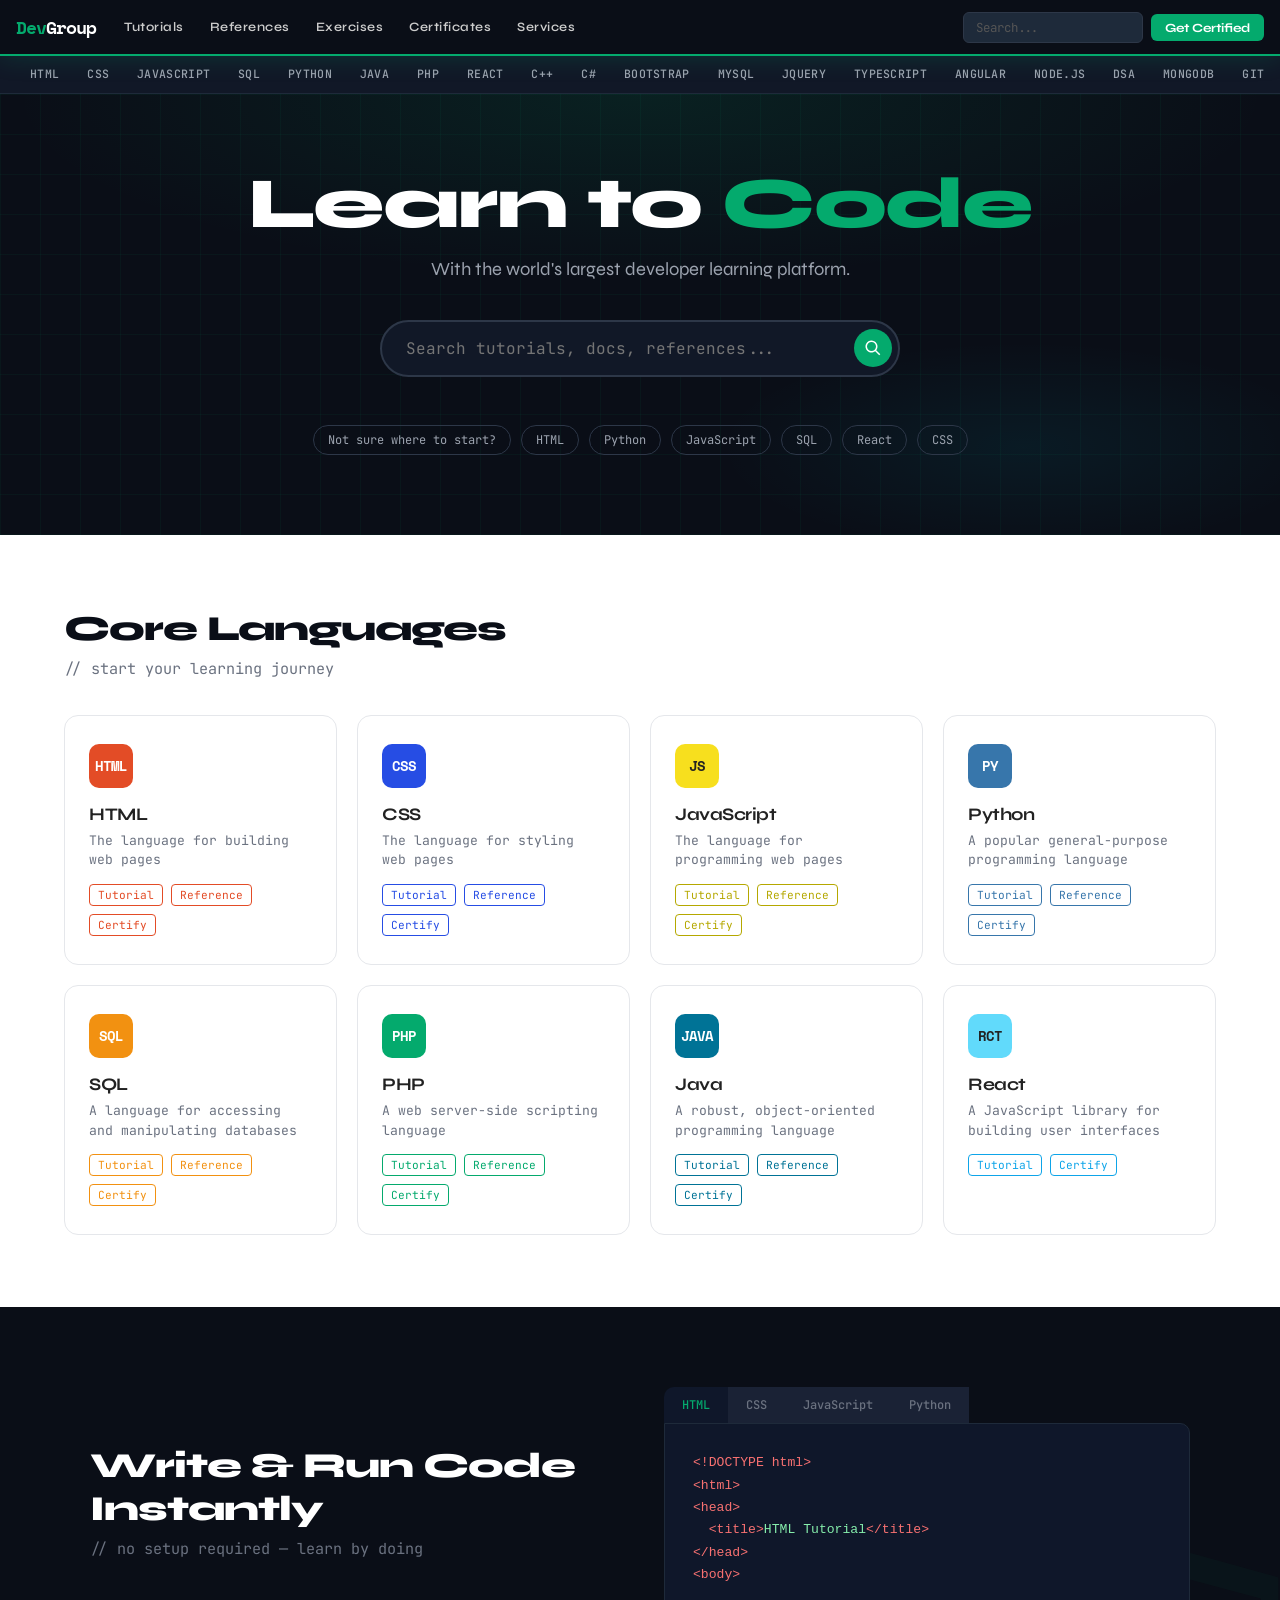
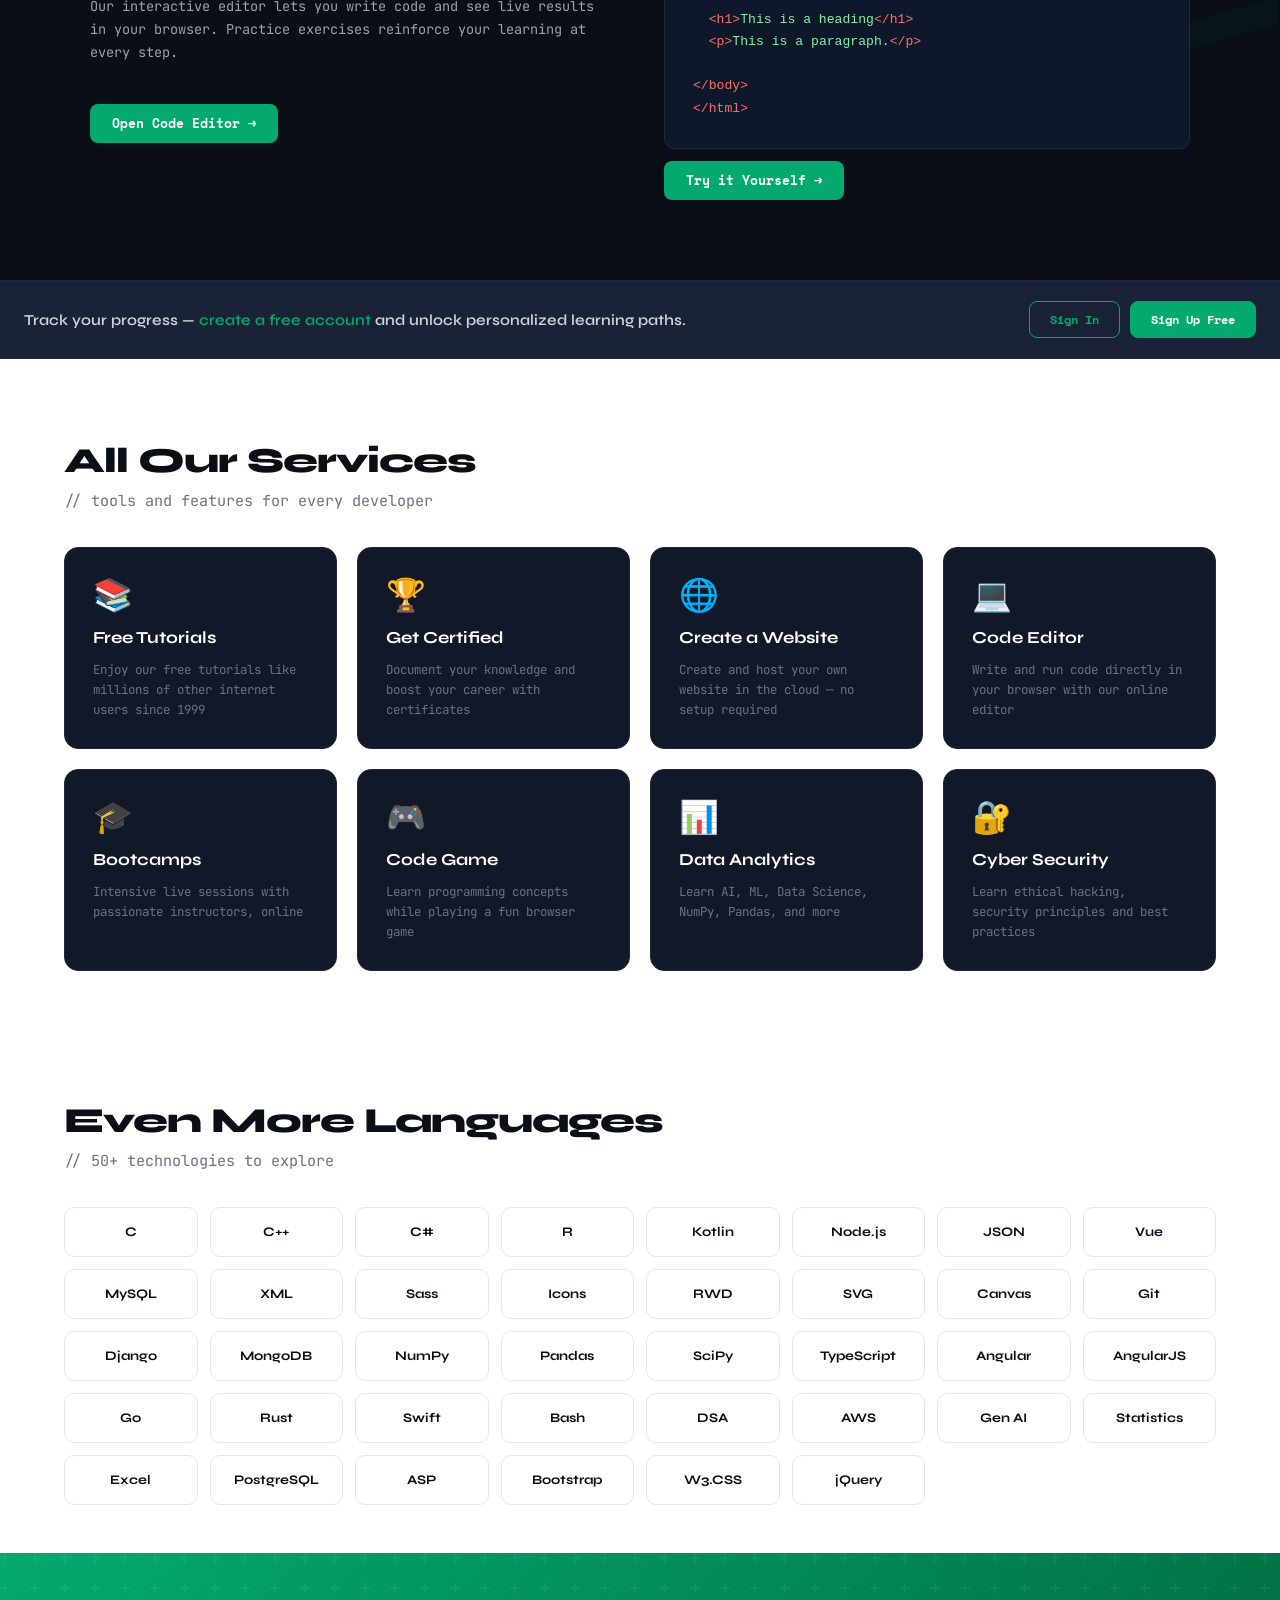
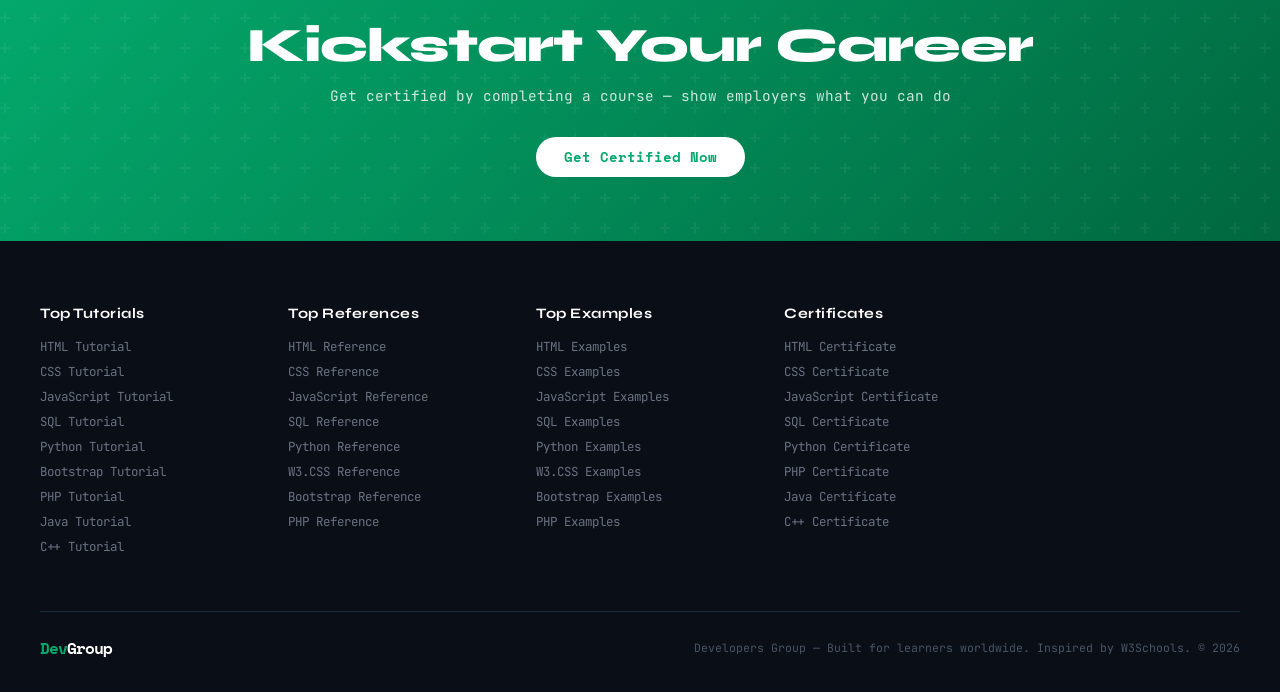
==== index.html @ 68b99c5a "Add files via upload" ====
<!DOCTYPE html>
<html lang="en">
<head>
<meta charset="UTF-8">
<meta name="viewport" content="width=device-width, initial-scale=1.0">
<title>Developers Group - Learn to Code</title>
<link rel="preconnect" href="https://fonts.googleapis.com">
<link href="https://fonts.googleapis.com/css2?family=Space+Mono:wght@400;700&family=Syne:wght@400;600;700;800&family=JetBrains+Mono:wght@300;400;500;700&display=swap" rel="stylesheet">
<style>
  :root {
    --green: #04AA6D;
    --green-dark: #028a57;
    --green-light: #06c97e;
    --dark: #0a0e17;
    --dark2: #111827;
    --dark3: #1a2235;
    --gray: #6b7280;
    --light: #f3f4f6;
    --white: #ffffff;
    --accent: #00e5ff;
    --accent2: #7c3aed;
    --navbar-h: 56px;
  }

  *, *::before, *::after { box-sizing: border-box; margin: 0; padding: 0; }

  body {
    font-family: 'Syne', sans-serif;
    background: var(--white);
    color: #222;
    overflow-x: hidden;
  }

  /* ===== NAVBAR ===== */
  .navbar {
    position: sticky;
    top: 0;
    z-index: 1000;
    background: var(--dark);
    height: var(--navbar-h);
    display: flex;
    align-items: center;
    padding: 0 16px;
    gap: 8px;
    border-bottom: 2px solid var(--green);
    box-shadow: 0 2px 24px rgba(4,170,109,0.18);
  }

  .logo {
    font-family: 'Space Mono', monospace;
    font-weight: 700;
    font-size: 1.1rem;
    color: var(--white);
    letter-spacing: -1px;
    white-space: nowrap;
    flex-shrink: 0;
  }

  .logo span { color: var(--green); }

  .nav-links {
    display: flex;
    gap: 2px;
    margin-left: 8px;
    flex-wrap: nowrap;
  }

  .nav-links a {
    font-family: 'Syne', sans-serif;
    font-weight: 600;
    font-size: 0.8rem;
    color: #ccc;
    text-decoration: none;
    padding: 6px 12px;
    border-radius: 4px;
    transition: all 0.2s;
    letter-spacing: 0.5px;
    white-space: nowrap;
  }

  .nav-links a:hover {
    background: var(--green);
    color: white;
  }

  .nav-right {
    margin-left: auto;
    display: flex;
    align-items: center;
    gap: 8px;
    flex-shrink: 0;
  }

  .nav-search {
    background: #1e2a3a;
    border: 1px solid #2d3748;
    border-radius: 6px;
    padding: 6px 12px;
    color: #ccc;
    font-family: 'JetBrains Mono', monospace;
    font-size: 0.78rem;
    width: 180px;
    outline: none;
    transition: border-color 0.2s;
  }

  .nav-search:focus { border-color: var(--green); }
  .nav-search::placeholder { color: #555; }

  .btn-cert {
    background: var(--green);
    color: white;
    padding: 6px 14px;
    border-radius: 6px;
    font-family: 'Syne', sans-serif;
    font-weight: 700;
    font-size: 0.78rem;
    text-decoration: none;
    transition: background 0.2s;
    white-space: nowrap;
  }

  .btn-cert:hover { background: var(--green-dark); }

  /* ===== TOPIC BAR ===== */
  .topic-bar {
    background: var(--dark2);
    padding: 0 16px;
    overflow-x: auto;
    scrollbar-width: none;
    border-bottom: 1px solid #1e2a3a;
  }

  .topic-bar::-webkit-scrollbar { display: none; }

  .topic-bar-inner {
    display: flex;
    gap: 0;
    min-width: max-content;
  }

  .topic-bar a {
    font-family: 'JetBrains Mono', monospace;
    font-size: 0.72rem;
    font-weight: 500;
    color: #9ca3af;
    text-decoration: none;
    padding: 10px 14px;
    display: inline-block;
    transition: all 0.2s;
    letter-spacing: 0.3px;
    border-bottom: 2px solid transparent;
    white-space: nowrap;
  }

  .topic-bar a:hover {
    color: var(--green);
    border-bottom-color: var(--green);
  }

  /* ===== HERO ===== */
  .hero {
    background: var(--dark);
    padding: 72px 24px 80px;
    text-align: center;
    position: relative;
    overflow: hidden;
  }

  .hero::before {
    content: '';
    position: absolute;
    inset: 0;
    background: radial-gradient(ellipse 70% 60% at 50% 0%, rgba(4,170,109,0.12) 0%, transparent 70%),
                radial-gradient(ellipse 40% 40% at 80% 80%, rgba(0,229,255,0.06) 0%, transparent 60%);
    pointer-events: none;
  }

  .hero-grid {
    position: absolute;
    inset: 0;
    background-image: linear-gradient(rgba(4,170,109,0.06) 1px, transparent 1px),
                      linear-gradient(90deg, rgba(4,170,109,0.06) 1px, transparent 1px);
    background-size: 40px 40px;
    pointer-events: none;
  }

  .hero h1 {
    font-family: 'Syne', sans-serif;
    font-size: clamp(2.5rem, 6vw, 4.5rem);
    font-weight: 800;
    color: var(--white);
    line-height: 1.05;
    position: relative;
    margin-bottom: 16px;
    letter-spacing: -2px;
  }

  .hero h1 em {
    font-style: normal;
    color: var(--green);
    position: relative;
    display: inline-block;
    animation: glowPulse 3s ease-in-out infinite;
  }

  @keyframes glowPulse {
    0%, 100% { text-shadow: 0 0 20px rgba(4,170,109,0.4); }
    50% { text-shadow: 0 0 40px rgba(4,170,109,0.8), 0 0 80px rgba(4,170,109,0.3); }
  }

  .hero p {
    font-family: 'Syne', sans-serif;
    font-size: 1.15rem;
    color: #9ca3af;
    margin-bottom: 40px;
    position: relative;
    font-weight: 400;
  }

  .hero-search-wrap {
    position: relative;
    max-width: 520px;
    margin: 0 auto 48px;
  }

  .hero-search {
    width: 100%;
    padding: 16px 60px 16px 24px;
    border-radius: 50px;
    border: 2px solid #2d3748;
    background: #111827;
    font-family: 'JetBrains Mono', monospace;
    font-size: 1rem;
    color: #e5e7eb;
    outline: none;
    transition: border-color 0.2s, box-shadow 0.2s;
  }

  .hero-search:focus {
    border-color: var(--green);
    box-shadow: 0 0 0 4px rgba(4,170,109,0.12);
  }

  .hero-search-btn {
    position: absolute;
    right: 8px;
    top: 50%;
    transform: translateY(-50%);
    background: var(--green);
    border: none;
    border-radius: 50%;
    width: 38px;
    height: 38px;
    cursor: pointer;
    display: flex;
    align-items: center;
    justify-content: center;
    transition: background 0.2s;
  }

  .hero-search-btn:hover { background: var(--green-dark); }
  .hero-search-btn svg { fill: white; width: 18px; height: 18px; }

  .hero-chips {
    display: flex;
    gap: 10px;
    justify-content: center;
    flex-wrap: wrap;
    position: relative;
  }

  .chip {
    font-family: 'JetBrains Mono', monospace;
    font-size: 0.75rem;
    padding: 6px 14px;
    border-radius: 20px;
    border: 1px solid #2d3748;
    color: #9ca3af;
    cursor: pointer;
    transition: all 0.2s;
    background: transparent;
    text-decoration: none;
  }

  .chip:hover {
    border-color: var(--green);
    color: var(--green);
    background: rgba(4,170,109,0.08);
  }

  /* ===== SECTION TITLES ===== */
  .section-title {
    font-family: 'Syne', sans-serif;
    font-size: clamp(1.6rem, 3vw, 2.2rem);
    font-weight: 800;
    letter-spacing: -1px;
    color: var(--dark);
    margin-bottom: 8px;
  }

  .section-sub {
    color: var(--gray);
    font-size: 0.95rem;
    margin-bottom: 36px;
    font-family: 'JetBrains Mono', monospace;
  }

  /* ===== LANG CARDS ===== */
  .langs-section {
    padding: 72px 24px;
    max-width: 1200px;
    margin: 0 auto;
  }

  .lang-grid {
    display: grid;
    grid-template-columns: repeat(auto-fill, minmax(220px, 1fr));
    gap: 20px;
  }

  .lang-card {
    border: 1.5px solid #e5e7eb;
    border-radius: 14px;
    padding: 28px 24px;
    text-decoration: none;
    color: inherit;
    transition: all 0.25s;
    background: white;
    position: relative;
    overflow: hidden;
    cursor: pointer;
  }

  .lang-card::before {
    content: '';
    position: absolute;
    top: 0;
    left: 0;
    right: 0;
    height: 3px;
    background: var(--card-color, var(--green));
    transform: scaleX(0);
    transition: transform 0.25s;
  }

  .lang-card:hover {
    border-color: var(--card-color, var(--green));
    box-shadow: 0 8px 32px rgba(0,0,0,0.1);
    transform: translateY(-3px);
  }

  .lang-card:hover::before { transform: scaleX(1); }

  .lang-icon {
    width: 44px;
    height: 44px;
    border-radius: 10px;
    display: flex;
    align-items: center;
    justify-content: center;
    font-family: 'Space Mono', monospace;
    font-weight: 700;
    font-size: 0.9rem;
    color: white;
    margin-bottom: 16px;
    background: var(--card-color, var(--green));
    letter-spacing: -1px;
  }

  .lang-card h3 {
    font-family: 'Syne', sans-serif;
    font-weight: 700;
    font-size: 1.1rem;
    margin-bottom: 6px;
    letter-spacing: -0.5px;
  }

  .lang-card p {
    font-size: 0.82rem;
    color: var(--gray);
    line-height: 1.5;
    font-family: 'JetBrains Mono', monospace;
  }

  .lang-card-links {
    margin-top: 14px;
    display: flex;
    gap: 8px;
    flex-wrap: wrap;
  }

  .tag-link {
    font-family: 'JetBrains Mono', monospace;
    font-size: 0.7rem;
    color: var(--card-color, var(--green));
    text-decoration: none;
    border: 1px solid currentColor;
    padding: 3px 8px;
    border-radius: 4px;
    transition: all 0.15s;
  }

  .tag-link:hover {
    background: var(--card-color, var(--green));
    color: white;
  }

  /* ===== CODE SHOWCASE ===== */
  .code-showcase {
    background: var(--dark);
    padding: 80px 24px;
    position: relative;
    overflow: hidden;
  }

  .code-showcase::before {
    content: '</>';
    position: absolute;
    right: -20px;
    top: 50%;
    transform: translateY(-50%);
    font-family: 'Space Mono', monospace;
    font-size: 14rem;
    color: rgba(4,170,109,0.04);
    font-weight: 700;
    pointer-events: none;
  }

  .code-showcase-inner {
    max-width: 1100px;
    margin: 0 auto;
    display: grid;
    grid-template-columns: 1fr 1fr;
    gap: 48px;
    align-items: center;
  }

  @media (max-width: 768px) {
    .code-showcase-inner { grid-template-columns: 1fr; }
  }

  .code-showcase .section-title { color: white; }
  .code-showcase .section-sub { color: #6b7280; }

  .code-tabs {
    display: flex;
    gap: 0;
    margin-bottom: 0;
    border-radius: 10px 10px 0 0;
    overflow: hidden;
  }

  .code-tab {
    font-family: 'JetBrains Mono', monospace;
    font-size: 0.75rem;
    padding: 10px 18px;
    cursor: pointer;
    background: #1a2235;
    color: #6b7280;
    border: none;
    transition: all 0.2s;
    font-weight: 500;
  }

  .code-tab.active, .code-tab:hover {
    background: #0f172a;
    color: var(--green);
  }

  .code-block {
    background: #0f172a;
    border-radius: 0 10px 10px 10px;
    padding: 28px;
    font-family: 'JetBrains Mono', monospace;
    font-size: 0.82rem;
    line-height: 1.7;
    color: #e2e8f0;
    position: relative;
    border: 1px solid #1e2a3a;
    min-height: 200px;
  }

  .code-block pre { white-space: pre-wrap; }
  .kw { color: #7dd3fc; }
  .str { color: #86efac; }
  .tag { color: #f87171; }
  .attr { color: #fbbf24; }
  .val { color: #86efac; }
  .cm { color: #4b5563; }
  .fn { color: #c084fc; }
  .num { color: #fb923c; }

  .try-btn {
    margin-top: 16px;
    display: inline-block;
    background: var(--green);
    color: white;
    padding: 10px 22px;
    border-radius: 8px;
    font-family: 'Space Mono', monospace;
    font-size: 0.8rem;
    font-weight: 700;
    text-decoration: none;
    transition: background 0.2s;
    cursor: pointer;
    border: none;
  }

  .try-btn:hover { background: var(--green-dark); }

  /* ===== SERVICES GRID ===== */
  .services-section {
    padding: 80px 24px;
    max-width: 1200px;
    margin: 0 auto;
  }

  .services-grid {
    display: grid;
    grid-template-columns: repeat(auto-fill, minmax(260px, 1fr));
    gap: 20px;
  }

  .service-card {
    padding: 28px;
    border-radius: 14px;
    background: var(--dark2);
    color: white;
    text-decoration: none;
    transition: all 0.25s;
    border: 1.5px solid #1e2a3a;
    display: flex;
    flex-direction: column;
    gap: 12px;
  }

  .service-card:hover {
    border-color: var(--green);
    transform: translateY(-4px);
    box-shadow: 0 12px 40px rgba(4,170,109,0.15);
  }

  .service-icon {
    font-size: 2rem;
    display: block;
  }

  .service-card h3 {
    font-family: 'Syne', sans-serif;
    font-weight: 700;
    font-size: 1.05rem;
    color: white;
  }

  .service-card p {
    font-family: 'JetBrains Mono', monospace;
    font-size: 0.78rem;
    color: #6b7280;
    line-height: 1.6;
  }

  /* ===== BANNER ===== */
  .cert-banner {
    background: linear-gradient(135deg, #04AA6D 0%, #028a57 50%, #01673f 100%);
    padding: 64px 24px;
    text-align: center;
    position: relative;
    overflow: hidden;
  }

  .cert-banner::before {
    content: '';
    position: absolute;
    inset: 0;
    background: url("data:image/svg+xml,%3Csvg width='60' height='60' viewBox='0 0 60 60' xmlns='http://www.w3.org/2000/svg'%3E%3Cg fill='none' fill-rule='evenodd'%3E%3Cg fill='%23ffffff' fill-opacity='0.05'%3E%3Cpath d='M36 34v-4h-2v4h-4v2h4v4h2v-4h4v-2h-4zm0-30V0h-2v4h-4v2h4v4h2V6h4V4h-4zM6 34v-4H4v4H0v2h4v4h2v-4h4v-2H6zM6 4V0H4v4H0v2h4v4h2V6h4V4H6z'/%3E%3C/g%3E%3C/g%3E%3C/svg%3E");
  }

  .cert-banner h2 {
    font-family: 'Syne', sans-serif;
    font-size: clamp(1.8rem, 4vw, 3rem);
    font-weight: 800;
    color: white;
    margin-bottom: 12px;
    letter-spacing: -1px;
    position: relative;
  }

  .cert-banner p {
    color: rgba(255,255,255,0.8);
    font-family: 'JetBrains Mono', monospace;
    font-size: 0.9rem;
    margin-bottom: 32px;
    position: relative;
  }

  .cert-badge {
    display: inline-block;
    background: white;
    color: var(--green);
    font-family: 'Space Mono', monospace;
    font-weight: 700;
    font-size: 0.85rem;
    padding: 10px 28px;
    border-radius: 50px;
    text-decoration: none;
    transition: all 0.2s;
    position: relative;
  }

  .cert-badge:hover {
    transform: scale(1.05);
    box-shadow: 0 8px 24px rgba(0,0,0,0.2);
  }

  /* ===== SMALL LANG GRID ===== */
  .more-langs {
    padding: 48px 24px;
    max-width: 1200px;
    margin: 0 auto;
  }

  .more-grid {
    display: grid;
    grid-template-columns: repeat(auto-fill, minmax(120px, 1fr));
    gap: 12px;
  }

  .more-item {
    text-decoration: none;
    color: var(--dark);
    border: 1.5px solid #e5e7eb;
    border-radius: 10px;
    padding: 16px 10px;
    text-align: center;
    transition: all 0.2s;
    font-family: 'Syne', sans-serif;
    font-weight: 700;
    font-size: 0.82rem;
  }

  .more-item:hover {
    border-color: var(--green);
    color: var(--green);
    background: rgba(4,170,109,0.04);
    transform: translateY(-2px);
  }

  /* ===== FOOTER ===== */
  footer {
    background: var(--dark);
    padding: 64px 24px 32px;
    color: #6b7280;
  }

  .footer-grid {
    max-width: 1200px;
    margin: 0 auto;
    display: grid;
    grid-template-columns: repeat(auto-fill, minmax(200px, 1fr));
    gap: 40px;
    margin-bottom: 48px;
  }

  .footer-col h4 {
    font-family: 'Syne', sans-serif;
    font-weight: 700;
    color: white;
    font-size: 0.9rem;
    margin-bottom: 16px;
    letter-spacing: 0.5px;
  }

  .footer-col a {
    display: block;
    font-family: 'JetBrains Mono', monospace;
    font-size: 0.78rem;
    color: #6b7280;
    text-decoration: none;
    margin-bottom: 8px;
    transition: color 0.2s;
  }

  .footer-col a:hover { color: var(--green); }

  .footer-bottom {
    max-width: 1200px;
    margin: 0 auto;
    border-top: 1px solid #1e2a3a;
    padding-top: 24px;
    display: flex;
    align-items: center;
    justify-content: space-between;
    flex-wrap: gap;
    gap: 16px;
  }

  .footer-logo {
    font-family: 'Space Mono', monospace;
    font-weight: 700;
    font-size: 1rem;
    color: white;
    letter-spacing: -1px;
  }

  .footer-logo span { color: var(--green); }

  .footer-copy {
    font-family: 'JetBrains Mono', monospace;
    font-size: 0.72rem;
    color: #4b5563;
  }

  /* ===== ANIMATIONS ===== */
  @keyframes fadeUp {
    from { opacity: 0; transform: translateY(24px); }
    to { opacity: 1; transform: translateY(0); }
  }

  .hero > * { animation: fadeUp 0.6s ease both; }
  .hero h1 { animation-delay: 0.1s; }
  .hero p { animation-delay: 0.2s; }
  .hero-search-wrap { animation-delay: 0.3s; }
  .hero-chips { animation-delay: 0.4s; }

  /* Cursor glow effect */
  .lang-card:hover .lang-icon {
    box-shadow: 0 0 20px var(--card-color, var(--green));
  }

  /* ===== STICKY ASIDE ===== */
  .login-strip {
    background: var(--dark3);
    padding: 20px 24px;
    display: flex;
    align-items: center;
    justify-content: space-between;
    gap: 20px;
    flex-wrap: wrap;
    border-top: 1px solid #1e2a3a;
    border-bottom: 1px solid #1e2a3a;
  }

  .login-strip p {
    font-family: 'Syne', sans-serif;
    font-size: 0.95rem;
    color: #d1d5db;
    font-weight: 600;
  }

  .login-strip p span { color: var(--green); }

  .login-strip-btns { display: flex; gap: 10px; }

  .btn-outline {
    border: 1.5px solid var(--green);
    color: var(--green);
    background: transparent;
    padding: 8px 20px;
    border-radius: 8px;
    font-family: 'Space Mono', monospace;
    font-size: 0.78rem;
    font-weight: 700;
    cursor: pointer;
    text-decoration: none;
    transition: all 0.2s;
  }

  .btn-outline:hover { background: var(--green); color: white; }

  .btn-solid {
    border: 1.5px solid var(--green);
    color: white;
    background: var(--green);
    padding: 8px 20px;
    border-radius: 8px;
    font-family: 'Space Mono', monospace;
    font-size: 0.78rem;
    font-weight: 700;
    cursor: pointer;
    text-decoration: none;
    transition: all 0.2s;
  }

  .btn-solid:hover { background: var(--green-dark); }

  /* responsive */
  @media (max-width: 640px) {
    .nav-links { display: none; }
    .code-showcase-inner { grid-template-columns: 1fr; }
  }
</style>
</head>
<body>

<!-- NAVBAR -->
<nav class="navbar">
  <div class="logo"><span>Dev</span>Group</div>
  <div class="nav-links">
    <a href="#">Tutorials</a>
    <a href="#">References</a>
    <a href="#">Exercises</a>
    <a href="#">Certificates</a>
    <a href="#">Services</a>
  </div>
  <div class="nav-right">
    <input class="nav-search" type="text" placeholder="Search...">
    <a href="#" class="btn-cert">Get Certified</a>
  </div>
</nav>

<!-- TOPIC BAR -->
<div class="topic-bar">
  <div class="topic-bar-inner">
    <a href="#">HTML</a>
    <a href="#">CSS</a>
    <a href="#">JAVASCRIPT</a>
    <a href="#">SQL</a>
    <a href="#">PYTHON</a>
    <a href="#">JAVA</a>
    <a href="#">PHP</a>
    <a href="#">REACT</a>
    <a href="#">C++</a>
    <a href="#">C#</a>
    <a href="#">BOOTSTRAP</a>
    <a href="#">MYSQL</a>
    <a href="#">JQUERY</a>
    <a href="#">TYPESCRIPT</a>
    <a href="#">ANGULAR</a>
    <a href="#">NODE.JS</a>
    <a href="#">DSA</a>
    <a href="#">MONGODB</a>
    <a href="#">GIT</a>
    <a href="#">AI</a>
    <a href="#">GO</a>
    <a href="#">KOTLIN</a>
    <a href="#">RUST</a>
    <a href="#">BASH</a>
    <a href="#">SWIFT</a>
    <a href="#">DJANGO</a>
    <a href="#">VUE</a>
    <a href="#">NUMPY</a>
    <a href="#">PANDAS</a>
    <a href="#">SCIPY</a>
  </div>
</div>

<!-- HERO -->
<section class="hero">
  <div class="hero-grid"></div>
  <h1>Learn to <em>Code</em></h1>
  <p>With the world's largest developer learning platform.</p>
  <div class="hero-search-wrap">
    <input class="hero-search" type="text" placeholder="Search tutorials, docs, references...">
    <button class="hero-search-btn">
      <svg viewBox="0 0 24 24" xmlns="http://www.w3.org/2000/svg">
        <path d="M21.7 20.3l-5.4-5.4a8 8 0 1 0-1.4 1.4l5.4 5.4 1.4-1.4zM10 16a6 6 0 1 1 0-12 6 6 0 0 1 0 12z"/>
      </svg>
    </button>
  </div>
  <div class="hero-chips">
    <a href="#" class="chip">Not sure where to start?</a>
    <a href="#" class="chip">HTML</a>
    <a href="#" class="chip">Python</a>
    <a href="#" class="chip">JavaScript</a>
    <a href="#" class="chip">SQL</a>
    <a href="#" class="chip">React</a>
    <a href="#" class="chip">CSS</a>
  </div>
</section>

<!-- MAIN LANG CARDS -->
<section class="langs-section">
  <h2 class="section-title">Core Languages</h2>
  <p class="section-sub">// start your learning journey</p>
  <div class="lang-grid">

    <div class="lang-card" style="--card-color:#e34c26">
      <div class="lang-icon" style="background:#e34c26">HTML</div>
      <h3>HTML</h3>
      <p>The language for building web pages</p>
      <div class="lang-card-links">
        <a href="#" class="tag-link" style="color:#e34c26;border-color:#e34c26">Tutorial</a>
        <a href="#" class="tag-link" style="color:#e34c26;border-color:#e34c26">Reference</a>
        <a href="#" class="tag-link" style="color:#e34c26;border-color:#e34c26">Certify</a>
      </div>
    </div>

    <div class="lang-card" style="--card-color:#264de4">
      <div class="lang-icon" style="background:#264de4">CSS</div>
      <h3>CSS</h3>
      <p>The language for styling web pages</p>
      <div class="lang-card-links">
        <a href="#" class="tag-link" style="color:#264de4;border-color:#264de4">Tutorial</a>
        <a href="#" class="tag-link" style="color:#264de4;border-color:#264de4">Reference</a>
        <a href="#" class="tag-link" style="color:#264de4;border-color:#264de4">Certify</a>
      </div>
    </div>

    <div class="lang-card" style="--card-color:#f7df1e">
      <div class="lang-icon" style="background:#f7df1e;color:#222">JS</div>
      <h3>JavaScript</h3>
      <p>The language for programming web pages</p>
      <div class="lang-card-links">
        <a href="#" class="tag-link" style="color:#b5a800;border-color:#b5a800">Tutorial</a>
        <a href="#" class="tag-link" style="color:#b5a800;border-color:#b5a800">Reference</a>
        <a href="#" class="tag-link" style="color:#b5a800;border-color:#b5a800">Certify</a>
      </div>
    </div>

    <div class="lang-card" style="--card-color:#3776ab">
      <div class="lang-icon" style="background:#3776ab">PY</div>
      <h3>Python</h3>
      <p>A popular general-purpose programming language</p>
      <div class="lang-card-links">
        <a href="#" class="tag-link" style="color:#3776ab;border-color:#3776ab">Tutorial</a>
        <a href="#" class="tag-link" style="color:#3776ab;border-color:#3776ab">Reference</a>
        <a href="#" class="tag-link" style="color:#3776ab;border-color:#3776ab">Certify</a>
      </div>
    </div>

    <div class="lang-card" style="--card-color:#f29111">
      <div class="lang-icon" style="background:#f29111">SQL</div>
      <h3>SQL</h3>
      <p>A language for accessing and manipulating databases</p>
      <div class="lang-card-links">
        <a href="#" class="tag-link" style="color:#f29111;border-color:#f29111">Tutorial</a>
        <a href="#" class="tag-link" style="color:#f29111;border-color:#f29111">Reference</a>
        <a href="#" class="tag-link" style="color:#f29111;border-color:#f29111">Certify</a>
      </div>
    </div>

    <div class="lang-card" style="--card-color:#04AA6D">
      <div class="lang-icon" style="background:#04AA6D">PHP</div>
      <h3>PHP</h3>
      <p>A web server-side scripting language</p>
      <div class="lang-card-links">
        <a href="#" class="tag-link" style="color:#04AA6D;border-color:#04AA6D">Tutorial</a>
        <a href="#" class="tag-link" style="color:#04AA6D;border-color:#04AA6D">Reference</a>
        <a href="#" class="tag-link" style="color:#04AA6D;border-color:#04AA6D">Certify</a>
      </div>
    </div>

    <div class="lang-card" style="--card-color:#007396">
      <div class="lang-icon" style="background:#007396">JAVA</div>
      <h3>Java</h3>
      <p>A robust, object-oriented programming language</p>
      <div class="lang-card-links">
        <a href="#" class="tag-link" style="color:#007396;border-color:#007396">Tutorial</a>
        <a href="#" class="tag-link" style="color:#007396;border-color:#007396">Reference</a>
        <a href="#" class="tag-link" style="color:#007396;border-color:#007396">Certify</a>
      </div>
    </div>

    <div class="lang-card" style="--card-color:#61dafb">
      <div class="lang-icon" style="background:#61dafb;color:#222">RCT</div>
      <h3>React</h3>
      <p>A JavaScript library for building user interfaces</p>
      <div class="lang-card-links">
        <a href="#" class="tag-link" style="color:#0ea5e9;border-color:#0ea5e9">Tutorial</a>
        <a href="#" class="tag-link" style="color:#0ea5e9;border-color:#0ea5e9">Certify</a>
      </div>
    </div>

  </div>
</section>

<!-- CODE SHOWCASE -->
<section class="code-showcase">
  <div class="code-showcase-inner">
    <div>
      <h2 class="section-title">Write &amp; Run Code<br>Instantly</h2>
      <p class="section-sub">// no setup required — learn by doing</p>
      <p style="color:#9ca3af;font-family:'JetBrains Mono',monospace;font-size:0.85rem;line-height:1.7;margin-bottom:24px;">
        Our interactive editor lets you write code and see live results in your browser. Practice exercises reinforce your learning at every step.
      </p>
      <a href="#" class="try-btn">Open Code Editor →</a>
    </div>
    <div>
      <div class="code-tabs">
        <button class="code-tab active" onclick="showTab('html')">HTML</button>
        <button class="code-tab" onclick="showTab('css')">CSS</button>
        <button class="code-tab" onclick="showTab('js')">JavaScript</button>
        <button class="code-tab" onclick="showTab('py')">Python</button>
      </div>
      <div class="code-block" id="code-display">
        <pre id="code-pre"><span class="tag">&lt;!DOCTYPE html&gt;</span>
<span class="tag">&lt;html&gt;</span>
<span class="tag">&lt;head&gt;</span>
  <span class="tag">&lt;title&gt;</span><span class="str">HTML Tutorial</span><span class="tag">&lt;/title&gt;</span>
<span class="tag">&lt;/head&gt;</span>
<span class="tag">&lt;body&gt;</span>

  <span class="tag">&lt;h1&gt;</span><span class="str">This is a heading</span><span class="tag">&lt;/h1&gt;</span>
  <span class="tag">&lt;p&gt;</span><span class="str">This is a paragraph.</span><span class="tag">&lt;/p&gt;</span>

<span class="tag">&lt;/body&gt;</span>
<span class="tag">&lt;/html&gt;</span></pre>
      </div>
      <a href="#" class="try-btn" style="margin-top:12px">Try it Yourself →</a>
    </div>
  </div>
</section>

<!-- LOGIN STRIP -->
<div class="login-strip">
  <p>Track your progress — <span>create a free account</span> and unlock personalized learning paths.</p>
  <div class="login-strip-btns">
    <a href="#" class="btn-outline">Sign In</a>
    <a href="#" class="btn-solid">Sign Up Free</a>
  </div>
</div>

<!-- SERVICES -->
<section class="services-section">
  <h2 class="section-title">All Our Services</h2>
  <p class="section-sub">// tools and features for every developer</p>
  <div class="services-grid">
    <a href="#" class="service-card">
      <span class="service-icon">📚</span>
      <h3>Free Tutorials</h3>
      <p>Enjoy our free tutorials like millions of other internet users since 1999</p>
    </a>
    <a href="#" class="service-card">
      <span class="service-icon">🏆</span>
      <h3>Get Certified</h3>
      <p>Document your knowledge and boost your career with certificates</p>
    </a>
    <a href="#" class="service-card">
      <span class="service-icon">🌐</span>
      <h3>Create a Website</h3>
      <p>Create and host your own website in the cloud — no setup required</p>
    </a>
    <a href="#" class="service-card">
      <span class="service-icon">💻</span>
      <h3>Code Editor</h3>
      <p>Write and run code directly in your browser with our online editor</p>
    </a>
    <a href="#" class="service-card">
      <span class="service-icon">🎓</span>
      <h3>Bootcamps</h3>
      <p>Intensive live sessions with passionate instructors, online</p>
    </a>
    <a href="#" class="service-card">
      <span class="service-icon">🎮</span>
      <h3>Code Game</h3>
      <p>Learn programming concepts while playing a fun browser game</p>
    </a>
    <a href="#" class="service-card">
      <span class="service-icon">📊</span>
      <h3>Data Analytics</h3>
      <p>Learn AI, ML, Data Science, NumPy, Pandas, and more</p>
    </a>
    <a href="#" class="service-card">
      <span class="service-icon">🔐</span>
      <h3>Cyber Security</h3>
      <p>Learn ethical hacking, security principles and best practices</p>
    </a>
  </div>
</section>

<!-- MORE LANGUAGES -->
<section class="more-langs">
  <h2 class="section-title">Even More Languages</h2>
  <p class="section-sub">// 50+ technologies to explore</p>
  <div class="more-grid">
    <a href="#" class="more-item">C</a>
    <a href="#" class="more-item">C++</a>
    <a href="#" class="more-item">C#</a>
    <a href="#" class="more-item">R</a>
    <a href="#" class="more-item">Kotlin</a>
    <a href="#" class="more-item">Node.js</a>
    <a href="#" class="more-item">JSON</a>
    <a href="#" class="more-item">Vue</a>
    <a href="#" class="more-item">MySQL</a>
    <a href="#" class="more-item">XML</a>
    <a href="#" class="more-item">Sass</a>
    <a href="#" class="more-item">Icons</a>
    <a href="#" class="more-item">RWD</a>
    <a href="#" class="more-item">SVG</a>
    <a href="#" class="more-item">Canvas</a>
    <a href="#" class="more-item">Git</a>
    <a href="#" class="more-item">Django</a>
    <a href="#" class="more-item">MongoDB</a>
    <a href="#" class="more-item">NumPy</a>
    <a href="#" class="more-item">Pandas</a>
    <a href="#" class="more-item">SciPy</a>
    <a href="#" class="more-item">TypeScript</a>
    <a href="#" class="more-item">Angular</a>
    <a href="#" class="more-item">AngularJS</a>
    <a href="#" class="more-item">Go</a>
    <a href="#" class="more-item">Rust</a>
    <a href="#" class="more-item">Swift</a>
    <a href="#" class="more-item">Bash</a>
    <a href="#" class="more-item">DSA</a>
    <a href="#" class="more-item">AWS</a>
    <a href="#" class="more-item">Gen AI</a>
    <a href="#" class="more-item">Statistics</a>
    <a href="#" class="more-item">Excel</a>
    <a href="#" class="more-item">PostgreSQL</a>
    <a href="#" class="more-item">ASP</a>
    <a href="#" class="more-item">Bootstrap</a>
    <a href="#" class="more-item">W3.CSS</a>
    <a href="#" class="more-item">jQuery</a>
  </div>
</section>

<!-- CERT BANNER -->
<section class="cert-banner">
  <h2>Kickstart Your Career</h2>
  <p>Get certified by completing a course — show employers what you can do</p>
  <a href="#" class="cert-badge">Get Certified Now</a>
</section>

<!-- FOOTER -->
<footer>
  <div class="footer-grid">
    <div class="footer-col">
      <h4>Top Tutorials</h4>
      <a href="#">HTML Tutorial</a>
      <a href="#">CSS Tutorial</a>
      <a href="#">JavaScript Tutorial</a>
      <a href="#">SQL Tutorial</a>
      <a href="#">Python Tutorial</a>
      <a href="#">Bootstrap Tutorial</a>
      <a href="#">PHP Tutorial</a>
      <a href="#">Java Tutorial</a>
      <a href="#">C++ Tutorial</a>
    </div>
    <div class="footer-col">
      <h4>Top References</h4>
      <a href="#">HTML Reference</a>
      <a href="#">CSS Reference</a>
      <a href="#">JavaScript Reference</a>
      <a href="#">SQL Reference</a>
      <a href="#">Python Reference</a>
      <a href="#">W3.CSS Reference</a>
      <a href="#">Bootstrap Reference</a>
      <a href="#">PHP Reference</a>
    </div>
    <div class="footer-col">
      <h4>Top Examples</h4>
      <a href="#">HTML Examples</a>
      <a href="#">CSS Examples</a>
      <a href="#">JavaScript Examples</a>
      <a href="#">SQL Examples</a>
      <a href="#">Python Examples</a>
      <a href="#">W3.CSS Examples</a>
      <a href="#">Bootstrap Examples</a>
      <a href="#">PHP Examples</a>
    </div>
    <div class="footer-col">
      <h4>Certificates</h4>
      <a href="#">HTML Certificate</a>
      <a href="#">CSS Certificate</a>
      <a href="#">JavaScript Certificate</a>
      <a href="#">SQL Certificate</a>
      <a href="#">Python Certificate</a>
      <a href="#">PHP Certificate</a>
      <a href="#">Java Certificate</a>
      <a href="#">C++ Certificate</a>
    </div>
  </div>
  <div class="footer-bottom">
    <div class="footer-logo"><span>Dev</span>Group</div>
    <div class="footer-copy">
      Developers Group — Built for learners worldwide. Inspired by W3Schools. &copy; 2026
    </div>
  </div>
</footer>

<script>
  const codes = {
    html: `<span class="tag">&lt;!DOCTYPE html&gt;</span>
<span class="tag">&lt;html&gt;</span>
<span class="tag">&lt;head&gt;</span>
  <span class="tag">&lt;title&gt;</span><span class="str">HTML Tutorial</span><span class="tag">&lt;/title&gt;</span>
<span class="tag">&lt;/head&gt;</span>
<span class="tag">&lt;body&gt;</span>

  <span class="tag">&lt;h1&gt;</span><span class="str">This is a heading</span><span class="tag">&lt;/h1&gt;</span>
  <span class="tag">&lt;p&gt;</span><span class="str">This is a paragraph.</span><span class="tag">&lt;/p&gt;</span>

<span class="tag">&lt;/body&gt;</span>
<span class="tag">&lt;/html&gt;</span>`,

    css: `<span class="attr">body</span> {
  <span class="kw">background-color</span>: <span class="str">lightblue</span>;
}

<span class="attr">h1</span> {
  <span class="kw">color</span>: <span class="str">white</span>;
  <span class="kw">text-align</span>: <span class="str">center</span>;
}

<span class="attr">p</span> {
  <span class="kw">font-family</span>: <span class="str">verdana</span>;
  <span class="kw">font-size</span>: <span class="num">20px</span>;
}`,

    js: `<span class="tag">&lt;button</span> <span class="attr">onclick</span>=<span class="str">"myFn()"</span><span class="tag">&gt;</span>Click Me!<span class="tag">&lt;/button&gt;</span>

<span class="tag">&lt;script&gt;</span>
<span class="kw">function</span> <span class="fn">myFn</span>() {
  <span class="kw">let</span> x = document.<span class="fn">getElementById</span>(<span class="str">"demo"</span>);
  x.style.fontSize = <span class="str">"25px"</span>;
  x.style.color = <span class="str">"red"</span>;
}
<span class="tag">&lt;/script&gt;</span>`,

    py: `<span class="cm"># Python example</span>
<span class="kw">if</span> <span class="num">5</span> > <span class="num">2</span>:
  <span class="fn">print</span>(<span class="str">"Five is greater!"</span>)

<span class="kw">for</span> x <span class="kw">in</span> <span class="fn">range</span>(<span class="num">5</span>):
  <span class="fn">print</span>(x)

my_list = [<span class="str">"HTML"</span>, <span class="str">"CSS"</span>, <span class="str">"JS"</span>]
<span class="fn">print</span>(my_list[<span class="num">0</span>])`
  };

  function showTab(lang) {
    document.getElementById('code-pre').innerHTML = codes[lang];
    document.querySelectorAll('.code-tab').forEach(t => t.classList.remove('active'));
    event.target.classList.add('active');
  }
</script>

</body>
</html>
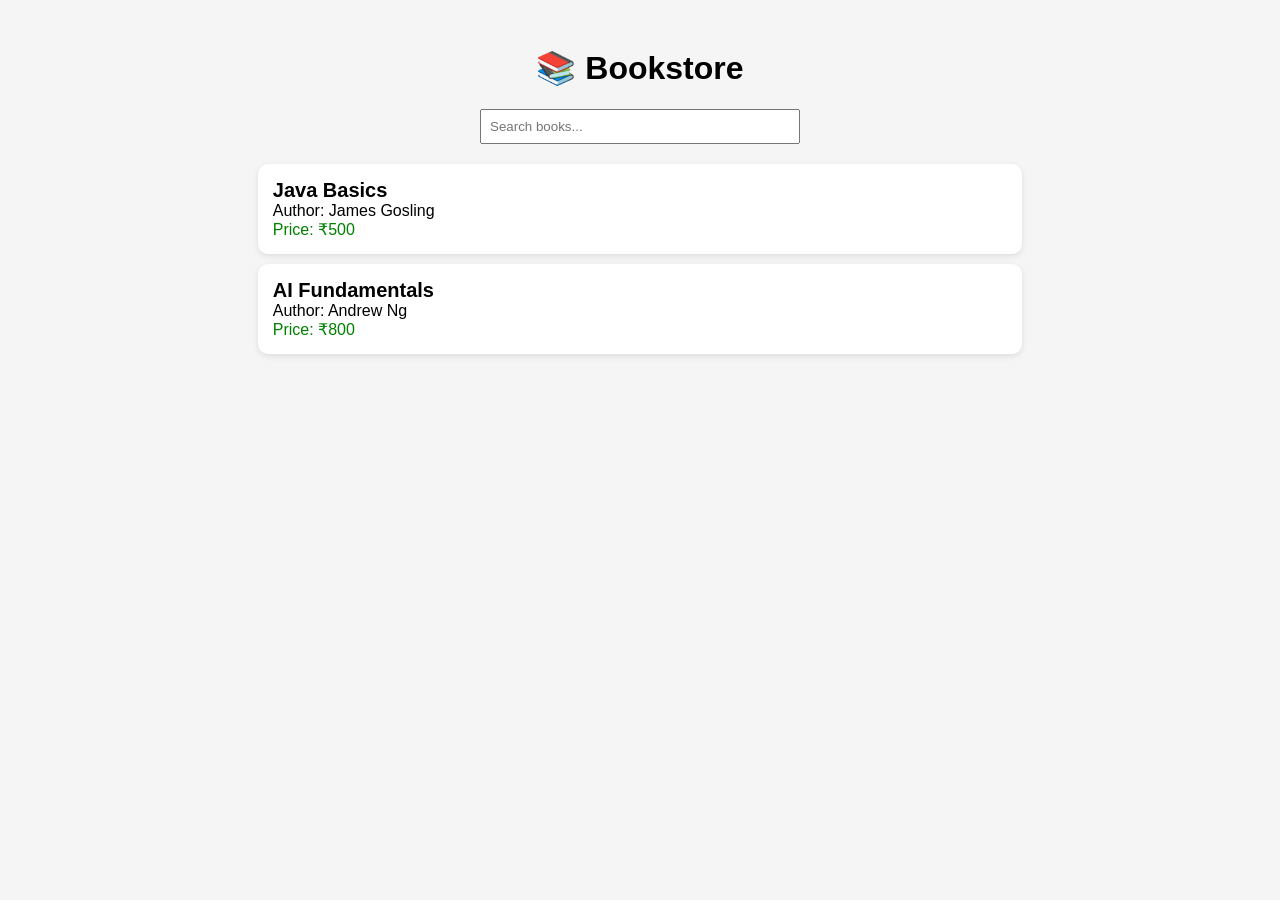
==== commit d6929258: "Add files via upload" ====
--- a/index.html
+++ b/index.html
@@ -1,1232 +1,109 @@
 <!DOCTYPE html>
 <html lang="en">
 <head>
-<meta charset="UTF-8">
-<meta name="viewport" content="width=device-width, initial-scale=1.0">
-<title>Developers Group - Learn to Code</title>
-<link rel="preconnect" href="https://fonts.googleapis.com">
-<link href="https://fonts.googleapis.com/css2?family=Space+Mono:wght@400;700&family=Syne:wght@400;600;700;800&family=JetBrains+Mono:wght@300;400;500;700&display=swap" rel="stylesheet">
-<style>
-  :root {
-    --green: #04AA6D;
-    --green-dark: #028a57;
-    --green-light: #06c97e;
-    --dark: #0a0e17;
-    --dark2: #111827;
-    --dark3: #1a2235;
-    --gray: #6b7280;
-    --light: #f3f4f6;
-    --white: #ffffff;
-    --accent: #00e5ff;
-    --accent2: #7c3aed;
-    --navbar-h: 56px;
-  }
+  <meta charset="UTF-8">
+  <title>Bookstore</title>
+  <style>
+    body {
+      font-family: Arial;
+      background: #f5f5f5;
+      padding: 20px;
+    }
 
-  *, *::before, *::after { box-sizing: border-box; margin: 0; padding: 0; }
+    h1 {
+      text-align: center;
+    }
 
-  body {
-    font-family: 'Syne', sans-serif;
-    background: var(--white);
-    color: #222;
-    overflow-x: hidden;
-  }
+    #search {
+      width: 300px;
+      padding: 8px;
+      margin-bottom: 20px;
+      display: block;
+      margin-left: auto;
+      margin-right: auto;
+    }
 
-  /* ===== NAVBAR ===== */
-  .navbar {
-    position: sticky;
-    top: 0;
-    z-index: 1000;
-    background: var(--dark);
-    height: var(--navbar-h);
-    display: flex;
-    align-items: center;
-    padding: 0 16px;
-    gap: 8px;
-    border-bottom: 2px solid var(--green);
-    box-shadow: 0 2px 24px rgba(4,170,109,0.18);
-  }
+    .book {
+      background: white;
+      padding: 15px;
+      margin: 10px auto;
+      width: 60%;
+      border-radius: 10px;
+      box-shadow: 0 2px 6px rgba(0,0,0,0.1);
+      transition: transform 0.2s;
+    }
 
-  .logo {
-    font-family: 'Space Mono', monospace;
-    font-weight: 700;
-    font-size: 1.1rem;
-    color: var(--white);
-    letter-spacing: -1px;
-    white-space: nowrap;
-    flex-shrink: 0;
-  }
+    .book:hover {
+      transform: scale(1.03);
+    }
 
-  .logo span { color: var(--green); }
+    .title {
+      font-size: 20px;
+      font-weight: bold;
+    }
 
-  .nav-links {
-    display: flex;
-    gap: 2px;
-    margin-left: 8px;
-    flex-wrap: nowrap;
-  }
-
-  .nav-links a {
-    font-family: 'Syne', sans-serif;
-    font-weight: 600;
-    font-size: 0.8rem;
-    color: #ccc;
-    text-decoration: none;
-    padding: 6px 12px;
-    border-radius: 4px;
-    transition: all 0.2s;
-    letter-spacing: 0.5px;
-    white-space: nowrap;
-  }
-
-  .nav-links a:hover {
-    background: var(--green);
-    color: white;
-  }
-
-  .nav-right {
-    margin-left: auto;
-    display: flex;
-    align-items: center;
-    gap: 8px;
-    flex-shrink: 0;
-  }
-
-  .nav-search {
-    background: #1e2a3a;
-    border: 1px solid #2d3748;
-    border-radius: 6px;
-    padding: 6px 12px;
-    color: #ccc;
-    font-family: 'JetBrains Mono', monospace;
-    font-size: 0.78rem;
-    width: 180px;
-    outline: none;
-    transition: border-color 0.2s;
-  }
-
-  .nav-search:focus { border-color: var(--green); }
-  .nav-search::placeholder { color: #555; }
-
-  .btn-cert {
-    background: var(--green);
-    color: white;
-    padding: 6px 14px;
-    border-radius: 6px;
-    font-family: 'Syne', sans-serif;
-    font-weight: 700;
-    font-size: 0.78rem;
-    text-decoration: none;
-    transition: background 0.2s;
-    white-space: nowrap;
-  }
-
-  .btn-cert:hover { background: var(--green-dark); }
-
-  /* ===== TOPIC BAR ===== */
-  .topic-bar {
-    background: var(--dark2);
-    padding: 0 16px;
-    overflow-x: auto;
-    scrollbar-width: none;
-    border-bottom: 1px solid #1e2a3a;
-  }
-
-  .topic-bar::-webkit-scrollbar { display: none; }
-
-  .topic-bar-inner {
-    display: flex;
-    gap: 0;
-    min-width: max-content;
-  }
-
-  .topic-bar a {
-    font-family: 'JetBrains Mono', monospace;
-    font-size: 0.72rem;
-    font-weight: 500;
-    color: #9ca3af;
-    text-decoration: none;
-    padding: 10px 14px;
-    display: inline-block;
-    transition: all 0.2s;
-    letter-spacing: 0.3px;
-    border-bottom: 2px solid transparent;
-    white-space: nowrap;
-  }
-
-  .topic-bar a:hover {
-    color: var(--green);
-    border-bottom-color: var(--green);
-  }
-
-  /* ===== HERO ===== */
-  .hero {
-    background: var(--dark);
-    padding: 72px 24px 80px;
-    text-align: center;
-    position: relative;
-    overflow: hidden;
-  }
-
-  .hero::before {
-    content: '';
-    position: absolute;
-    inset: 0;
-    background: radial-gradient(ellipse 70% 60% at 50% 0%, rgba(4,170,109,0.12) 0%, transparent 70%),
-                radial-gradient(ellipse 40% 40% at 80% 80%, rgba(0,229,255,0.06) 0%, transparent 60%);
-    pointer-events: none;
-  }
-
-  .hero-grid {
-    position: absolute;
-    inset: 0;
-    background-image: linear-gradient(rgba(4,170,109,0.06) 1px, transparent 1px),
-                      linear-gradient(90deg, rgba(4,170,109,0.06) 1px, transparent 1px);
-    background-size: 40px 40px;
-    pointer-events: none;
-  }
-
-  .hero h1 {
-    font-family: 'Syne', sans-serif;
-    font-size: clamp(2.5rem, 6vw, 4.5rem);
-    font-weight: 800;
-    color: var(--white);
-    line-height: 1.05;
-    position: relative;
-    margin-bottom: 16px;
-    letter-spacing: -2px;
-  }
-
-  .hero h1 em {
-    font-style: normal;
-    color: var(--green);
-    position: relative;
-    display: inline-block;
-    animation: glowPulse 3s ease-in-out infinite;
-  }
-
-  @keyframes glowPulse {
-    0%, 100% { text-shadow: 0 0 20px rgba(4,170,109,0.4); }
-    50% { text-shadow: 0 0 40px rgba(4,170,109,0.8), 0 0 80px rgba(4,170,109,0.3); }
-  }
-
-  .hero p {
-    font-family: 'Syne', sans-serif;
-    font-size: 1.15rem;
-    color: #9ca3af;
-    margin-bottom: 40px;
-    position: relative;
-    font-weight: 400;
-  }
-
-  .hero-search-wrap {
-    position: relative;
-    max-width: 520px;
-    margin: 0 auto 48px;
-  }
-
-  .hero-search {
-    width: 100%;
-    padding: 16px 60px 16px 24px;
-    border-radius: 50px;
-    border: 2px solid #2d3748;
-    background: #111827;
-    font-family: 'JetBrains Mono', monospace;
-    font-size: 1rem;
-    color: #e5e7eb;
-    outline: none;
-    transition: border-color 0.2s, box-shadow 0.2s;
-  }
-
-  .hero-search:focus {
-    border-color: var(--green);
-    box-shadow: 0 0 0 4px rgba(4,170,109,0.12);
-  }
-
-  .hero-search-btn {
-    position: absolute;
-    right: 8px;
-    top: 50%;
-    transform: translateY(-50%);
-    background: var(--green);
-    border: none;
-    border-radius: 50%;
-    width: 38px;
-    height: 38px;
-    cursor: pointer;
-    display: flex;
-    align-items: center;
-    justify-content: center;
-    transition: background 0.2s;
-  }
-
-  .hero-search-btn:hover { background: var(--green-dark); }
-  .hero-search-btn svg { fill: white; width: 18px; height: 18px; }
-
-  .hero-chips {
-    display: flex;
-    gap: 10px;
-    justify-content: center;
-    flex-wrap: wrap;
-    position: relative;
-  }
-
-  .chip {
-    font-family: 'JetBrains Mono', monospace;
-    font-size: 0.75rem;
-    padding: 6px 14px;
-    border-radius: 20px;
-    border: 1px solid #2d3748;
-    color: #9ca3af;
-    cursor: pointer;
-    transition: all 0.2s;
-    background: transparent;
-    text-decoration: none;
-  }
-
-  .chip:hover {
-    border-color: var(--green);
-    color: var(--green);
-    background: rgba(4,170,109,0.08);
-  }
-
-  /* ===== SECTION TITLES ===== */
-  .section-title {
-    font-family: 'Syne', sans-serif;
-    font-size: clamp(1.6rem, 3vw, 2.2rem);
-    font-weight: 800;
-    letter-spacing: -1px;
-    color: var(--dark);
-    margin-bottom: 8px;
-  }
-
-  .section-sub {
-    color: var(--gray);
-    font-size: 0.95rem;
-    margin-bottom: 36px;
-    font-family: 'JetBrains Mono', monospace;
-  }
-
-  /* ===== LANG CARDS ===== */
-  .langs-section {
-    padding: 72px 24px;
-    max-width: 1200px;
-    margin: 0 auto;
-  }
-
-  .lang-grid {
-    display: grid;
-    grid-template-columns: repeat(auto-fill, minmax(220px, 1fr));
-    gap: 20px;
-  }
-
-  .lang-card {
-    border: 1.5px solid #e5e7eb;
-    border-radius: 14px;
-    padding: 28px 24px;
-    text-decoration: none;
-    color: inherit;
-    transition: all 0.25s;
-    background: white;
-    position: relative;
-    overflow: hidden;
-    cursor: pointer;
-  }
-
-  .lang-card::before {
-    content: '';
-    position: absolute;
-    top: 0;
-    left: 0;
-    right: 0;
-    height: 3px;
-    background: var(--card-color, var(--green));
-    transform: scaleX(0);
-    transition: transform 0.25s;
-  }
-
-  .lang-card:hover {
-    border-color: var(--card-color, var(--green));
-    box-shadow: 0 8px 32px rgba(0,0,0,0.1);
-    transform: translateY(-3px);
-  }
-
-  .lang-card:hover::before { transform: scaleX(1); }
-
-  .lang-icon {
-    width: 44px;
-    height: 44px;
-    border-radius: 10px;
-    display: flex;
-    align-items: center;
-    justify-content: center;
-    font-family: 'Space Mono', monospace;
-    font-weight: 700;
-    font-size: 0.9rem;
-    color: white;
-    margin-bottom: 16px;
-    background: var(--card-color, var(--green));
-    letter-spacing: -1px;
-  }
-
-  .lang-card h3 {
-    font-family: 'Syne', sans-serif;
-    font-weight: 700;
-    font-size: 1.1rem;
-    margin-bottom: 6px;
-    letter-spacing: -0.5px;
-  }
-
-  .lang-card p {
-    font-size: 0.82rem;
-    color: var(--gray);
-    line-height: 1.5;
-    font-family: 'JetBrains Mono', monospace;
-  }
-
-  .lang-card-links {
-    margin-top: 14px;
-    display: flex;
-    gap: 8px;
-    flex-wrap: wrap;
-  }
-
-  .tag-link {
-    font-family: 'JetBrains Mono', monospace;
-    font-size: 0.7rem;
-    color: var(--card-color, var(--green));
-    text-decoration: none;
-    border: 1px solid currentColor;
-    padding: 3px 8px;
-    border-radius: 4px;
-    transition: all 0.15s;
-  }
-
-  .tag-link:hover {
-    background: var(--card-color, var(--green));
-    color: white;
-  }
-
-  /* ===== CODE SHOWCASE ===== */
-  .code-showcase {
-    background: var(--dark);
-    padding: 80px 24px;
-    position: relative;
-    overflow: hidden;
-  }
-
-  .code-showcase::before {
-    content: '</>';
-    position: absolute;
-    right: -20px;
-    top: 50%;
-    transform: translateY(-50%);
-    font-family: 'Space Mono', monospace;
-    font-size: 14rem;
-    color: rgba(4,170,109,0.04);
-    font-weight: 700;
-    pointer-events: none;
-  }
-
-  .code-showcase-inner {
-    max-width: 1100px;
-    margin: 0 auto;
-    display: grid;
-    grid-template-columns: 1fr 1fr;
-    gap: 48px;
-    align-items: center;
-  }
-
-  @media (max-width: 768px) {
-    .code-showcase-inner { grid-template-columns: 1fr; }
-  }
-
-  .code-showcase .section-title { color: white; }
-  .code-showcase .section-sub { color: #6b7280; }
-
-  .code-tabs {
-    display: flex;
-    gap: 0;
-    margin-bottom: 0;
-    border-radius: 10px 10px 0 0;
-    overflow: hidden;
-  }
-
-  .code-tab {
-    font-family: 'JetBrains Mono', monospace;
-    font-size: 0.75rem;
-    padding: 10px 18px;
-    cursor: pointer;
-    background: #1a2235;
-    color: #6b7280;
-    border: none;
-    transition: all 0.2s;
-    font-weight: 500;
-  }
-
-  .code-tab.active, .code-tab:hover {
-    background: #0f172a;
-    color: var(--green);
-  }
-
-  .code-block {
-    background: #0f172a;
-    border-radius: 0 10px 10px 10px;
-    padding: 28px;
-    font-family: 'JetBrains Mono', monospace;
-    font-size: 0.82rem;
-    line-height: 1.7;
-    color: #e2e8f0;
-    position: relative;
-    border: 1px solid #1e2a3a;
-    min-height: 200px;
-  }
-
-  .code-block pre { white-space: pre-wrap; }
-  .kw { color: #7dd3fc; }
-  .str { color: #86efac; }
-  .tag { color: #f87171; }
-  .attr { color: #fbbf24; }
-  .val { color: #86efac; }
-  .cm { color: #4b5563; }
-  .fn { color: #c084fc; }
-  .num { color: #fb923c; }
-
-  .try-btn {
-    margin-top: 16px;
-    display: inline-block;
-    background: var(--green);
-    color: white;
-    padding: 10px 22px;
-    border-radius: 8px;
-    font-family: 'Space Mono', monospace;
-    font-size: 0.8rem;
-    font-weight: 700;
-    text-decoration: none;
-    transition: background 0.2s;
-    cursor: pointer;
-    border: none;
-  }
-
-  .try-btn:hover { background: var(--green-dark); }
-
-  /* ===== SERVICES GRID ===== */
-  .services-section {
-    padding: 80px 24px;
-    max-width: 1200px;
-    margin: 0 auto;
-  }
-
-  .services-grid {
-    display: grid;
-    grid-template-columns: repeat(auto-fill, minmax(260px, 1fr));
-    gap: 20px;
-  }
-
-  .service-card {
-    padding: 28px;
-    border-radius: 14px;
-    background: var(--dark2);
-    color: white;
-    text-decoration: none;
-    transition: all 0.25s;
-    border: 1.5px solid #1e2a3a;
-    display: flex;
-    flex-direction: column;
-    gap: 12px;
-  }
-
-  .service-card:hover {
-    border-color: var(--green);
-    transform: translateY(-4px);
-    box-shadow: 0 12px 40px rgba(4,170,109,0.15);
-  }
-
-  .service-icon {
-    font-size: 2rem;
-    display: block;
-  }
-
-  .service-card h3 {
-    font-family: 'Syne', sans-serif;
-    font-weight: 700;
-    font-size: 1.05rem;
-    color: white;
-  }
-
-  .service-card p {
-    font-family: 'JetBrains Mono', monospace;
-    font-size: 0.78rem;
-    color: #6b7280;
-    line-height: 1.6;
-  }
-
-  /* ===== BANNER ===== */
-  .cert-banner {
-    background: linear-gradient(135deg, #04AA6D 0%, #028a57 50%, #01673f 100%);
-    padding: 64px 24px;
-    text-align: center;
-    position: relative;
-    overflow: hidden;
-  }
-
-  .cert-banner::before {
-    content: '';
-    position: absolute;
-    inset: 0;
-    background: url("data:image/svg+xml,%3Csvg width='60' height='60' viewBox='0 0 60 60' xmlns='http://www.w3.org/2000/svg'%3E%3Cg fill='none' fill-rule='evenodd'%3E%3Cg fill='%23ffffff' fill-opacity='0.05'%3E%3Cpath d='M36 34v-4h-2v4h-4v2h4v4h2v-4h4v-2h-4zm0-30V0h-2v4h-4v2h4v4h2V6h4V4h-4zM6 34v-4H4v4H0v2h4v4h2v-4h4v-2H6zM6 4V0H4v4H0v2h4v4h2V6h4V4H6z'/%3E%3C/g%3E%3C/g%3E%3C/svg%3E");
-  }
-
-  .cert-banner h2 {
-    font-family: 'Syne', sans-serif;
-    font-size: clamp(1.8rem, 4vw, 3rem);
-    font-weight: 800;
-    color: white;
-    margin-bottom: 12px;
-    letter-spacing: -1px;
-    position: relative;
-  }
-
-  .cert-banner p {
-    color: rgba(255,255,255,0.8);
-    font-family: 'JetBrains Mono', monospace;
-    font-size: 0.9rem;
-    margin-bottom: 32px;
-    position: relative;
-  }
-
-  .cert-badge {
-    display: inline-block;
-    background: white;
-    color: var(--green);
-    font-family: 'Space Mono', monospace;
-    font-weight: 700;
-    font-size: 0.85rem;
-    padding: 10px 28px;
-    border-radius: 50px;
-    text-decoration: none;
-    transition: all 0.2s;
-    position: relative;
-  }
-
-  .cert-badge:hover {
-    transform: scale(1.05);
-    box-shadow: 0 8px 24px rgba(0,0,0,0.2);
-  }
-
-  /* ===== SMALL LANG GRID ===== */
-  .more-langs {
-    padding: 48px 24px;
-    max-width: 1200px;
-    margin: 0 auto;
-  }
-
-  .more-grid {
-    display: grid;
-    grid-template-columns: repeat(auto-fill, minmax(120px, 1fr));
-    gap: 12px;
-  }
-
-  .more-item {
-    text-decoration: none;
-    color: var(--dark);
-    border: 1.5px solid #e5e7eb;
-    border-radius: 10px;
-    padding: 16px 10px;
-    text-align: center;
-    transition: all 0.2s;
-    font-family: 'Syne', sans-serif;
-    font-weight: 700;
-    font-size: 0.82rem;
-  }
-
-  .more-item:hover {
-    border-color: var(--green);
-    color: var(--green);
-    background: rgba(4,170,109,0.04);
-    transform: translateY(-2px);
-  }
-
-  /* ===== FOOTER ===== */
-  footer {
-    background: var(--dark);
-    padding: 64px 24px 32px;
-    color: #6b7280;
-  }
-
-  .footer-grid {
-    max-width: 1200px;
-    margin: 0 auto;
-    display: grid;
-    grid-template-columns: repeat(auto-fill, minmax(200px, 1fr));
-    gap: 40px;
-    margin-bottom: 48px;
-  }
-
-  .footer-col h4 {
-    font-family: 'Syne', sans-serif;
-    font-weight: 700;
-    color: white;
-    font-size: 0.9rem;
-    margin-bottom: 16px;
-    letter-spacing: 0.5px;
-  }
-
-  .footer-col a {
-    display: block;
-    font-family: 'JetBrains Mono', monospace;
-    font-size: 0.78rem;
-    color: #6b7280;
-    text-decoration: none;
-    margin-bottom: 8px;
-    transition: color 0.2s;
-  }
-
-  .footer-col a:hover { color: var(--green); }
-
-  .footer-bottom {
-    max-width: 1200px;
-    margin: 0 auto;
-    border-top: 1px solid #1e2a3a;
-    padding-top: 24px;
-    display: flex;
-    align-items: center;
-    justify-content: space-between;
-    flex-wrap: gap;
-    gap: 16px;
-  }
-
-  .footer-logo {
-    font-family: 'Space Mono', monospace;
-    font-weight: 700;
-    font-size: 1rem;
-    color: white;
-    letter-spacing: -1px;
-  }
-
-  .footer-logo span { color: var(--green); }
-
-  .footer-copy {
-    font-family: 'JetBrains Mono', monospace;
-    font-size: 0.72rem;
-    color: #4b5563;
-  }
-
-  /* ===== ANIMATIONS ===== */
-  @keyframes fadeUp {
-    from { opacity: 0; transform: translateY(24px); }
-    to { opacity: 1; transform: translateY(0); }
-  }
-
-  .hero > * { animation: fadeUp 0.6s ease both; }
-  .hero h1 { animation-delay: 0.1s; }
-  .hero p { animation-delay: 0.2s; }
-  .hero-search-wrap { animation-delay: 0.3s; }
-  .hero-chips { animation-delay: 0.4s; }
-
-  /* Cursor glow effect */
-  .lang-card:hover .lang-icon {
-    box-shadow: 0 0 20px var(--card-color, var(--green));
-  }
-
-  /* ===== STICKY ASIDE ===== */
-  .login-strip {
-    background: var(--dark3);
-    padding: 20px 24px;
-    display: flex;
-    align-items: center;
-    justify-content: space-between;
-    gap: 20px;
-    flex-wrap: wrap;
-    border-top: 1px solid #1e2a3a;
-    border-bottom: 1px solid #1e2a3a;
-  }
-
-  .login-strip p {
-    font-family: 'Syne', sans-serif;
-    font-size: 0.95rem;
-    color: #d1d5db;
-    font-weight: 600;
-  }
-
-  .login-strip p span { color: var(--green); }
-
-  .login-strip-btns { display: flex; gap: 10px; }
-
-  .btn-outline {
-    border: 1.5px solid var(--green);
-    color: var(--green);
-    background: transparent;
-    padding: 8px 20px;
-    border-radius: 8px;
-    font-family: 'Space Mono', monospace;
-    font-size: 0.78rem;
-    font-weight: 700;
-    cursor: pointer;
-    text-decoration: none;
-    transition: all 0.2s;
-  }
-
-  .btn-outline:hover { background: var(--green); color: white; }
-
-  .btn-solid {
-    border: 1.5px solid var(--green);
-    color: white;
-    background: var(--green);
-    padding: 8px 20px;
-    border-radius: 8px;
-    font-family: 'Space Mono', monospace;
-    font-size: 0.78rem;
-    font-weight: 700;
-    cursor: pointer;
-    text-decoration: none;
-    transition: all 0.2s;
-  }
-
-  .btn-solid:hover { background: var(--green-dark); }
-
-  /* responsive */
-  @media (max-width: 640px) {
-    .nav-links { display: none; }
-    .code-showcase-inner { grid-template-columns: 1fr; }
-  }
-</style>
+    .price {
+      color: green;
+    }
+  </style>
 </head>
 <body>
 
-<!-- NAVBAR -->
-<nav class="navbar">
-  <div class="logo"><span>Dev</span>Group</div>
-  <div class="nav-links">
-    <a href="#">Tutorials</a>
-    <a href="#">References</a>
-    <a href="#">Exercises</a>
-    <a href="#">Certificates</a>
-    <a href="#">Services</a>
-  </div>
-  <div class="nav-right">
-    <input class="nav-search" type="text" placeholder="Search...">
-    <a href="#" class="btn-cert">Get Certified</a>
-  </div>
-</nav>
+<h1>📚 Bookstore</h1>
 
-<!-- TOPIC BAR -->
-<div class="topic-bar">
-  <div class="topic-bar-inner">
-    <a href="#">HTML</a>
-    <a href="#">CSS</a>
-    <a href="#">JAVASCRIPT</a>
-    <a href="#">SQL</a>
-    <a href="#">PYTHON</a>
-    <a href="#">JAVA</a>
-    <a href="#">PHP</a>
-    <a href="#">REACT</a>
-    <a href="#">C++</a>
-    <a href="#">C#</a>
-    <a href="#">BOOTSTRAP</a>
-    <a href="#">MYSQL</a>
-    <a href="#">JQUERY</a>
-    <a href="#">TYPESCRIPT</a>
-    <a href="#">ANGULAR</a>
-    <a href="#">NODE.JS</a>
-    <a href="#">DSA</a>
-    <a href="#">MONGODB</a>
-    <a href="#">GIT</a>
-    <a href="#">AI</a>
-    <a href="#">GO</a>
-    <a href="#">KOTLIN</a>
-    <a href="#">RUST</a>
-    <a href="#">BASH</a>
-    <a href="#">SWIFT</a>
-    <a href="#">DJANGO</a>
-    <a href="#">VUE</a>
-    <a href="#">NUMPY</a>
-    <a href="#">PANDAS</a>
-    <a href="#">SCIPY</a>
-  </div>
-</div>
+<input type="text" id="search" placeholder="Search books...">
 
-<!-- HERO -->
-<section class="hero">
-  <div class="hero-grid"></div>
-  <h1>Learn to <em>Code</em></h1>
-  <p>With the world's largest developer learning platform.</p>
-  <div class="hero-search-wrap">
-    <input class="hero-search" type="text" placeholder="Search tutorials, docs, references...">
-    <button class="hero-search-btn">
-      <svg viewBox="0 0 24 24" xmlns="http://www.w3.org/2000/svg">
-        <path d="M21.7 20.3l-5.4-5.4a8 8 0 1 0-1.4 1.4l5.4 5.4 1.4-1.4zM10 16a6 6 0 1 1 0-12 6 6 0 0 1 0 12z"/>
-      </svg>
-    </button>
-  </div>
-  <div class="hero-chips">
-    <a href="#" class="chip">Not sure where to start?</a>
-    <a href="#" class="chip">HTML</a>
-    <a href="#" class="chip">Python</a>
-    <a href="#" class="chip">JavaScript</a>
-    <a href="#" class="chip">SQL</a>
-    <a href="#" class="chip">React</a>
-    <a href="#" class="chip">CSS</a>
-  </div>
-</section>
-
-<!-- MAIN LANG CARDS -->
-<section class="langs-section">
-  <h2 class="section-title">Core Languages</h2>
-  <p class="section-sub">// start your learning journey</p>
-  <div class="lang-grid">
-
-    <div class="lang-card" style="--card-color:#e34c26">
-      <div class="lang-icon" style="background:#e34c26">HTML</div>
-      <h3>HTML</h3>
-      <p>The language for building web pages</p>
-      <div class="lang-card-links">
-        <a href="#" class="tag-link" style="color:#e34c26;border-color:#e34c26">Tutorial</a>
-        <a href="#" class="tag-link" style="color:#e34c26;border-color:#e34c26">Reference</a>
-        <a href="#" class="tag-link" style="color:#e34c26;border-color:#e34c26">Certify</a>
-      </div>
-    </div>
-
-    <div class="lang-card" style="--card-color:#264de4">
-      <div class="lang-icon" style="background:#264de4">CSS</div>
-      <h3>CSS</h3>
-      <p>The language for styling web pages</p>
-      <div class="lang-card-links">
-        <a href="#" class="tag-link" style="color:#264de4;border-color:#264de4">Tutorial</a>
-        <a href="#" class="tag-link" style="color:#264de4;border-color:#264de4">Reference</a>
-        <a href="#" class="tag-link" style="color:#264de4;border-color:#264de4">Certify</a>
-      </div>
-    </div>
-
-    <div class="lang-card" style="--card-color:#f7df1e">
-      <div class="lang-icon" style="background:#f7df1e;color:#222">JS</div>
-      <h3>JavaScript</h3>
-      <p>The language for programming web pages</p>
-      <div class="lang-card-links">
-        <a href="#" class="tag-link" style="color:#b5a800;border-color:#b5a800">Tutorial</a>
-        <a href="#" class="tag-link" style="color:#b5a800;border-color:#b5a800">Reference</a>
-        <a href="#" class="tag-link" style="color:#b5a800;border-color:#b5a800">Certify</a>
-      </div>
-    </div>
-
-    <div class="lang-card" style="--card-color:#3776ab">
-      <div class="lang-icon" style="background:#3776ab">PY</div>
-      <h3>Python</h3>
-      <p>A popular general-purpose programming language</p>
-      <div class="lang-card-links">
-        <a href="#" class="tag-link" style="color:#3776ab;border-color:#3776ab">Tutorial</a>
-        <a href="#" class="tag-link" style="color:#3776ab;border-color:#3776ab">Reference</a>
-        <a href="#" class="tag-link" style="color:#3776ab;border-color:#3776ab">Certify</a>
-      </div>
-    </div>
-
-    <div class="lang-card" style="--card-color:#f29111">
-      <div class="lang-icon" style="background:#f29111">SQL</div>
-      <h3>SQL</h3>
-      <p>A language for accessing and manipulating databases</p>
-      <div class="lang-card-links">
-        <a href="#" class="tag-link" style="color:#f29111;border-color:#f29111">Tutorial</a>
-        <a href="#" class="tag-link" style="color:#f29111;border-color:#f29111">Reference</a>
-        <a href="#" class="tag-link" style="color:#f29111;border-color:#f29111">Certify</a>
-      </div>
-    </div>
-
-    <div class="lang-card" style="--card-color:#04AA6D">
-      <div class="lang-icon" style="background:#04AA6D">PHP</div>
-      <h3>PHP</h3>
-      <p>A web server-side scripting language</p>
-      <div class="lang-card-links">
-        <a href="#" class="tag-link" style="color:#04AA6D;border-color:#04AA6D">Tutorial</a>
-        <a href="#" class="tag-link" style="color:#04AA6D;border-color:#04AA6D">Reference</a>
-        <a href="#" class="tag-link" style="color:#04AA6D;border-color:#04AA6D">Certify</a>
-      </div>
-    </div>
-
-    <div class="lang-card" style="--card-color:#007396">
-      <div class="lang-icon" style="background:#007396">JAVA</div>
-      <h3>Java</h3>
-      <p>A robust, object-oriented programming language</p>
-      <div class="lang-card-links">
-        <a href="#" class="tag-link" style="color:#007396;border-color:#007396">Tutorial</a>
-        <a href="#" class="tag-link" style="color:#007396;border-color:#007396">Reference</a>
-        <a href="#" class="tag-link" style="color:#007396;border-color:#007396">Certify</a>
-      </div>
-    </div>
-
-    <div class="lang-card" style="--card-color:#61dafb">
-      <div class="lang-icon" style="background:#61dafb;color:#222">RCT</div>
-      <h3>React</h3>
-      <p>A JavaScript library for building user interfaces</p>
-      <div class="lang-card-links">
-        <a href="#" class="tag-link" style="color:#0ea5e9;border-color:#0ea5e9">Tutorial</a>
-        <a href="#" class="tag-link" style="color:#0ea5e9;border-color:#0ea5e9">Certify</a>
-      </div>
-    </div>
-
-  </div>
-</section>
-
-<!-- CODE SHOWCASE -->
-<section class="code-showcase">
-  <div class="code-showcase-inner">
-    <div>
-      <h2 class="section-title">Write &amp; Run Code<br>Instantly</h2>
-      <p class="section-sub">// no setup required — learn by doing</p>
-      <p style="color:#9ca3af;font-family:'JetBrains Mono',monospace;font-size:0.85rem;line-height:1.7;margin-bottom:24px;">
-        Our interactive editor lets you write code and see live results in your browser. Practice exercises reinforce your learning at every step.
-      </p>
-      <a href="#" class="try-btn">Open Code Editor →</a>
-    </div>
-    <div>
-      <div class="code-tabs">
-        <button class="code-tab active" onclick="showTab('html')">HTML</button>
-        <button class="code-tab" onclick="showTab('css')">CSS</button>
-        <button class="code-tab" onclick="showTab('js')">JavaScript</button>
-        <button class="code-tab" onclick="showTab('py')">Python</button>
-      </div>
-      <div class="code-block" id="code-display">
-        <pre id="code-pre"><span class="tag">&lt;!DOCTYPE html&gt;</span>
-<span class="tag">&lt;html&gt;</span>
-<span class="tag">&lt;head&gt;</span>
-  <span class="tag">&lt;title&gt;</span><span class="str">HTML Tutorial</span><span class="tag">&lt;/title&gt;</span>
-<span class="tag">&lt;/head&gt;</span>
-<span class="tag">&lt;body&gt;</span>
-
-  <span class="tag">&lt;h1&gt;</span><span class="str">This is a heading</span><span class="tag">&lt;/h1&gt;</span>
-  <span class="tag">&lt;p&gt;</span><span class="str">This is a paragraph.</span><span class="tag">&lt;/p&gt;</span>
-
-<span class="tag">&lt;/body&gt;</span>
-<span class="tag">&lt;/html&gt;</span></pre>
-      </div>
-      <a href="#" class="try-btn" style="margin-top:12px">Try it Yourself →</a>
-    </div>
-  </div>
-</section>
-
-<!-- LOGIN STRIP -->
-<div class="login-strip">
-  <p>Track your progress — <span>create a free account</span> and unlock personalized learning paths.</p>
-  <div class="login-strip-btns">
-    <a href="#" class="btn-outline">Sign In</a>
-    <a href="#" class="btn-solid">Sign Up Free</a>
-  </div>
-</div>
-
-<!-- SERVICES -->
-<section class="services-section">
-  <h2 class="section-title">All Our Services</h2>
-  <p class="section-sub">// tools and features for every developer</p>
-  <div class="services-grid">
-    <a href="#" class="service-card">
-      <span class="service-icon">📚</span>
-      <h3>Free Tutorials</h3>
-      <p>Enjoy our free tutorials like millions of other internet users since 1999</p>
-    </a>
-    <a href="#" class="service-card">
-      <span class="service-icon">🏆</span>
-      <h3>Get Certified</h3>
-      <p>Document your knowledge and boost your career with certificates</p>
-    </a>
-    <a href="#" class="service-card">
-      <span class="service-icon">🌐</span>
-      <h3>Create a Website</h3>
-      <p>Create and host your own website in the cloud — no setup required</p>
-    </a>
-    <a href="#" class="service-card">
-      <span class="service-icon">💻</span>
-      <h3>Code Editor</h3>
-      <p>Write and run code directly in your browser with our online editor</p>
-    </a>
-    <a href="#" class="service-card">
-      <span class="service-icon">🎓</span>
-      <h3>Bootcamps</h3>
-      <p>Intensive live sessions with passionate instructors, online</p>
-    </a>
-    <a href="#" class="service-card">
-      <span class="service-icon">🎮</span>
-      <h3>Code Game</h3>
-      <p>Learn programming concepts while playing a fun browser game</p>
-    </a>
-    <a href="#" class="service-card">
-      <span class="service-icon">📊</span>
-      <h3>Data Analytics</h3>
-      <p>Learn AI, ML, Data Science, NumPy, Pandas, and more</p>
-    </a>
-    <a href="#" class="service-card">
-      <span class="service-icon">🔐</span>
-      <h3>Cyber Security</h3>
-      <p>Learn ethical hacking, security principles and best practices</p>
-    </a>
-  </div>
-</section>
-
-<!-- MORE LANGUAGES -->
-<section class="more-langs">
-  <h2 class="section-title">Even More Languages</h2>
-  <p class="section-sub">// 50+ technologies to explore</p>
-  <div class="more-grid">
-    <a href="#" class="more-item">C</a>
-    <a href="#" class="more-item">C++</a>
-    <a href="#" class="more-item">C#</a>
-    <a href="#" class="more-item">R</a>
-    <a href="#" class="more-item">Kotlin</a>
-    <a href="#" class="more-item">Node.js</a>
-    <a href="#" class="more-item">JSON</a>
-    <a href="#" class="more-item">Vue</a>
-    <a href="#" class="more-item">MySQL</a>
-    <a href="#" class="more-item">XML</a>
-    <a href="#" class="more-item">Sass</a>
-    <a href="#" class="more-item">Icons</a>
-    <a href="#" class="more-item">RWD</a>
-    <a href="#" class="more-item">SVG</a>
-    <a href="#" class="more-item">Canvas</a>
-    <a href="#" class="more-item">Git</a>
-    <a href="#" class="more-item">Django</a>
-    <a href="#" class="more-item">MongoDB</a>
-    <a href="#" class="more-item">NumPy</a>
-    <a href="#" class="more-item">Pandas</a>
-    <a href="#" class="more-item">SciPy</a>
-    <a href="#" class="more-item">TypeScript</a>
-    <a href="#" class="more-item">Angular</a>
-    <a href="#" class="more-item">AngularJS</a>
-    <a href="#" class="more-item">Go</a>
-    <a href="#" class="more-item">Rust</a>
-    <a href="#" class="more-item">Swift</a>
-    <a href="#" class="more-item">Bash</a>
-    <a href="#" class="more-item">DSA</a>
-    <a href="#" class="more-item">AWS</a>
-    <a href="#" class="more-item">Gen AI</a>
-    <a href="#" class="more-item">Statistics</a>
-    <a href="#" class="more-item">Excel</a>
-    <a href="#" class="more-item">PostgreSQL</a>
-    <a href="#" class="more-item">ASP</a>
-    <a href="#" class="more-item">Bootstrap</a>
-    <a href="#" class="more-item">W3.CSS</a>
-    <a href="#" class="more-item">jQuery</a>
-  </div>
-</section>
-
-<!-- CERT BANNER -->
-<section class="cert-banner">
-  <h2>Kickstart Your Career</h2>
-  <p>Get certified by completing a course — show employers what you can do</p>
-  <a href="#" class="cert-badge">Get Certified Now</a>
-</section>
-
-<!-- FOOTER -->
-<footer>
-  <div class="footer-grid">
-    <div class="footer-col">
-      <h4>Top Tutorials</h4>
-      <a href="#">HTML Tutorial</a>
-      <a href="#">CSS Tutorial</a>
-      <a href="#">JavaScript Tutorial</a>
-      <a href="#">SQL Tutorial</a>
-      <a href="#">Python Tutorial</a>
-      <a href="#">Bootstrap Tutorial</a>
-      <a href="#">PHP Tutorial</a>
-      <a href="#">Java Tutorial</a>
-      <a href="#">C++ Tutorial</a>
-    </div>
-    <div class="footer-col">
-      <h4>Top References</h4>
-      <a href="#">HTML Reference</a>
-      <a href="#">CSS Reference</a>
-      <a href="#">JavaScript Reference</a>
-      <a href="#">SQL Reference</a>
-      <a href="#">Python Reference</a>
-      <a href="#">W3.CSS Reference</a>
-      <a href="#">Bootstrap Reference</a>
-      <a href="#">PHP Reference</a>
-    </div>
-    <div class="footer-col">
-      <h4>Top Examples</h4>
-      <a href="#">HTML Examples</a>
-      <a href="#">CSS Examples</a>
-      <a href="#">JavaScript Examples</a>
-      <a href="#">SQL Examples</a>
-      <a href="#">Python Examples</a>
-      <a href="#">W3.CSS Examples</a>
-      <a href="#">Bootstrap Examples</a>
-      <a href="#">PHP Examples</a>
-    </div>
-    <div class="footer-col">
-      <h4>Certificates</h4>
-      <a href="#">HTML Certificate</a>
-      <a href="#">CSS Certificate</a>
-      <a href="#">JavaScript Certificate</a>
-      <a href="#">SQL Certificate</a>
-      <a href="#">Python Certificate</a>
-      <a href="#">PHP Certificate</a>
-      <a href="#">Java Certificate</a>
-      <a href="#">C++ Certificate</a>
-    </div>
-  </div>
-  <div class="footer-bottom">
-    <div class="footer-logo"><span>Dev</span>Group</div>
-    <div class="footer-copy">
-      Developers Group — Built for learners worldwide. Inspired by W3Schools. &copy; 2026
-    </div>
-  </div>
-</footer>
+<div id="booksContainer"></div>
 
 <script>
-  const codes = {
-    html: `<span class="tag">&lt;!DOCTYPE html&gt;</span>
-<span class="tag">&lt;html&gt;</span>
-<span class="tag">&lt;head&gt;</span>
-  <span class="tag">&lt;title&gt;</span><span class="str">HTML Tutorial</span><span class="tag">&lt;/title&gt;</span>
-<span class="tag">&lt;/head&gt;</span>
-<span class="tag">&lt;body&gt;</span>
+  let allBooks = [];
 
-  <span class="tag">&lt;h1&gt;</span><span class="str">This is a heading</span><span class="tag">&lt;/h1&gt;</span>
-  <span class="tag">&lt;p&gt;</span><span class="str">This is a paragraph.</span><span class="tag">&lt;/p&gt;</span>
+  fetch("books.xml")
+    .then(response => response.text())
+    .then(data => {
+      const parser = new DOMParser();
+      const xml = parser.parseFromString(data, "application/xml");
+      const books = xml.getElementsByTagName("book");
 
-<span class="tag">&lt;/body&gt;</span>
-<span class="tag">&lt;/html&gt;</span>`,
+      allBooks = Array.from(books).map(book => ({
+        title: book.getElementsByTagName("title")[0].textContent,
+        author: book.getElementsByTagName("author")[0].textContent,
+        price: book.getElementsByTagName("price")[0].textContent
+      }));
 
-    css: `<span class="attr">body</span> {
-  <span class="kw">background-color</span>: <span class="str">lightblue</span>;
-}
+      displayBooks(allBooks);
+    });
 
-<span class="attr">h1</span> {
-  <span class="kw">color</span>: <span class="str">white</span>;
-  <span class="kw">text-align</span>: <span class="str">center</span>;
-}
+  function displayBooks(books) {
+    const container = document.getElementById("booksContainer");
+    container.innerHTML = "";
 
-<span class="attr">p</span> {
-  <span class="kw">font-family</span>: <span class="str">verdana</span>;
-  <span class="kw">font-size</span>: <span class="num">20px</span>;
-}`,
+    books.forEach(book => {
+      const div = document.createElement("div");
+      div.className = "book";
 
-    js: `<span class="tag">&lt;button</span> <span class="attr">onclick</span>=<span class="str">"myFn()"</span><span class="tag">&gt;</span>Click Me!<span class="tag">&lt;/button&gt;</span>
+      div.innerHTML = `
+        <div class="title">${book.title}</div>
+        <div>Author: ${book.author}</div>
+        <div class="price">Price: ₹${book.price}</div>
+      `;
 
-<span class="tag">&lt;script&gt;</span>
-<span class="kw">function</span> <span class="fn">myFn</span>() {
-  <span class="kw">let</span> x = document.<span class="fn">getElementById</span>(<span class="str">"demo"</span>);
-  x.style.fontSize = <span class="str">"25px"</span>;
-  x.style.color = <span class="str">"red"</span>;
-}
-<span class="tag">&lt;/script&gt;</span>`,
+      container.appendChild(div);
+    });
+  }
 
-    py: `<span class="cm"># Python example</span>
-<span class="kw">if</span> <span class="num">5</span> > <span class="num">2</span>:
-  <span class="fn">print</span>(<span class="str">"Five is greater!"</span>)
+  // 🔍 Search functionality
+  document.getElementById("search").addEventListener("input", function () {
+    const value = this.value.toLowerCase();
 
-<span class="kw">for</span> x <span class="kw">in</span> <span class="fn">range</span>(<span class="num">5</span>):
-  <span class="fn">print</span>(x)
+    const filtered = allBooks.filter(book =>
+      book.title.toLowerCase().includes(value) ||
+      book.author.toLowerCase().includes(value)
+    );
 
-my_list = [<span class="str">"HTML"</span>, <span class="str">"CSS"</span>, <span class="str">"JS"</span>]
-<span class="fn">print</span>(my_list[<span class="num">0</span>])`
-  };
-
-  function showTab(lang) {
-    document.getElementById('code-pre').innerHTML = codes[lang];
-    document.querySelectorAll('.code-tab').forEach(t => t.classList.remove('active'));
-    event.target.classList.add('active');
-  }
+    displayBooks(filtered);
+  });
 </script>
 
 </body>
-</html>
-
-
+</html>
